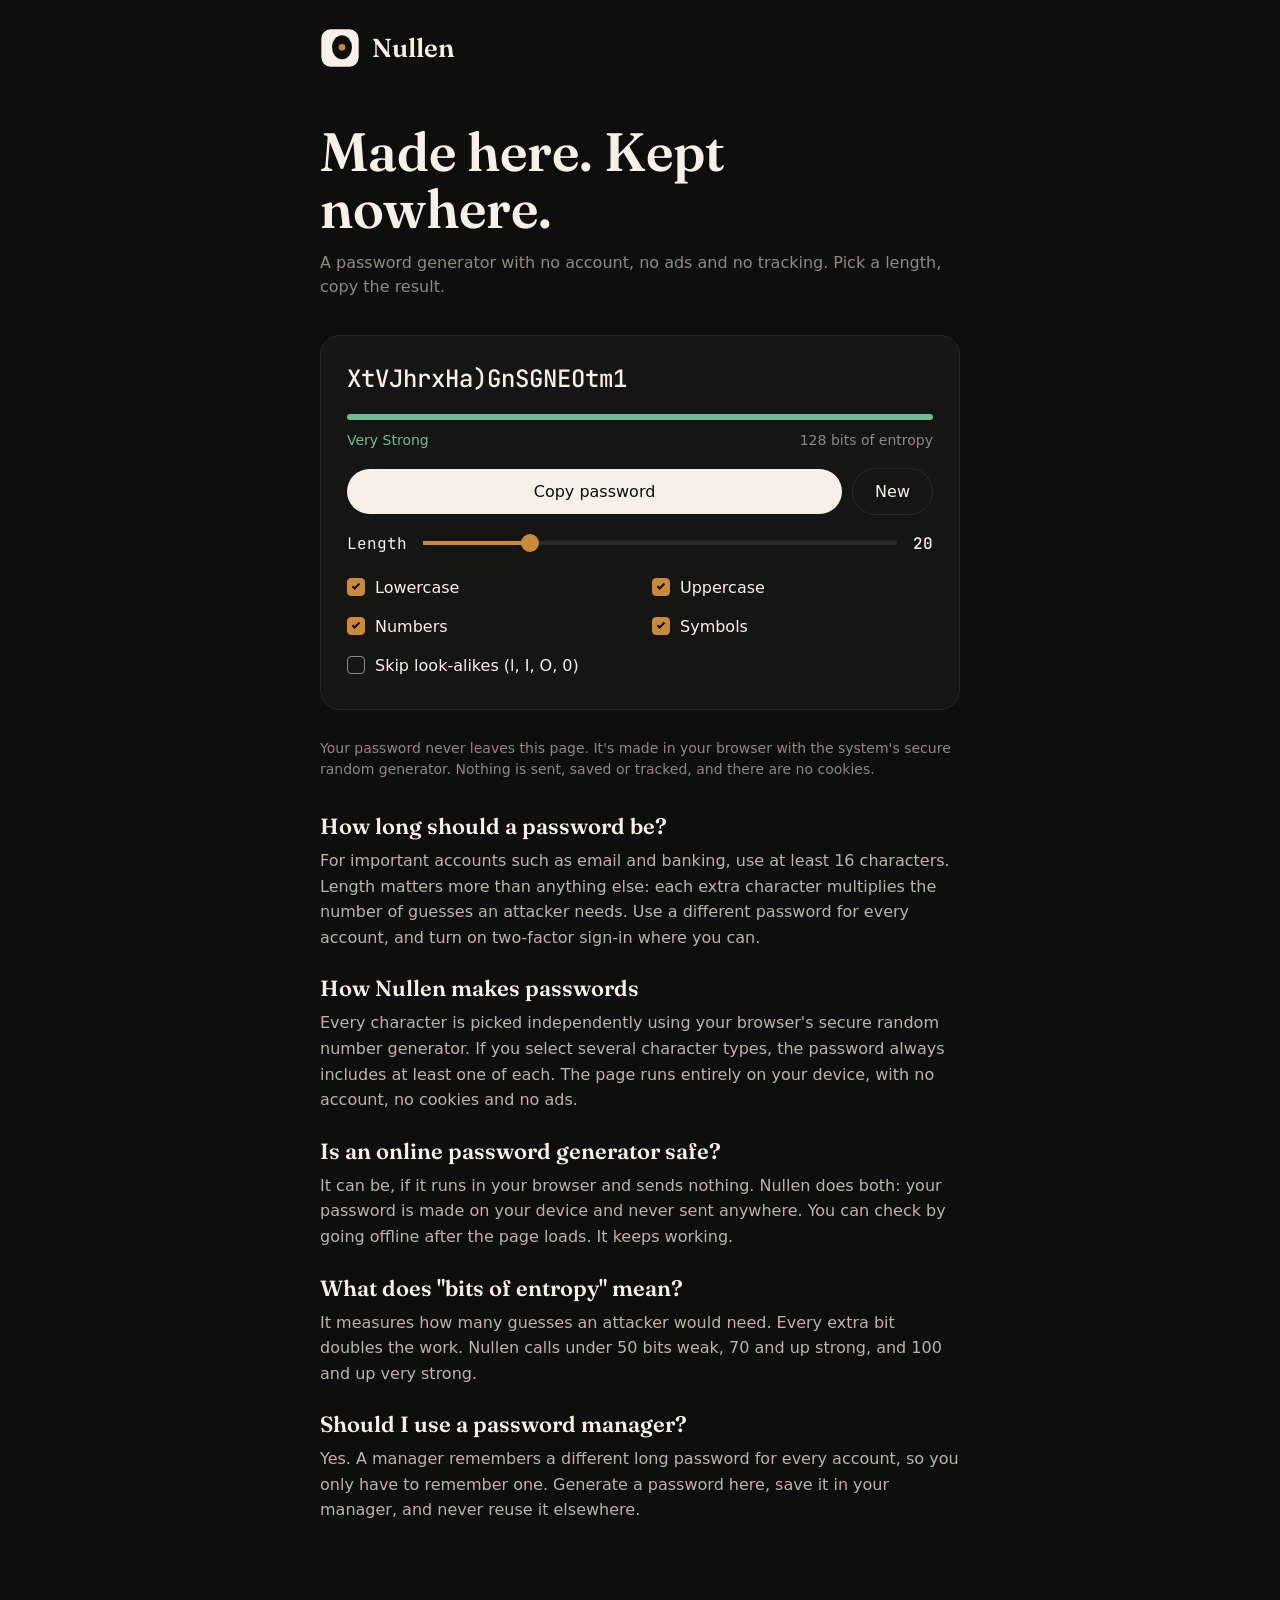
==== index.html @ 51e8d09a "docs(assets): add social media preview image" ====
<!doctype html>
<html lang="en">
  <head>
    <title>Nullen - Free Private Password Generator (No Tracking)</title>

    <meta charset="UTF-8" />
    <meta name="viewport" content="width=device-width, initial-scale=1.0" />
    <meta
      name="description"
      content="Generate strong passwords in your browser. No account, no ads, no tracking. Made here. Kept nowhere."
    />
    <link rel="canonical" href="https://nullen.cc/" />
    <meta
      property="og:title"
      content="Nullen: Free Private Password Generator"
    />
    <meta
      property="og:description"
      content="No account, no ads, no tracking. Passwords are made in your browser and never leave the page."
    />
    <meta
      property="og:image"
      content="https://nullen.cc/assets/media/banner.png"
    />
    <link
      rel="shortcut icon"
      href="/assets/media/logo.svg"
      type="image/x-icon"
    />
    <meta property="og:type" content="website" />
    <meta property="og:url" content="https://nullen.cc/" />
    <meta name="theme-color" content="#0E0E0D" />

    <link rel="stylesheet" href="/assets/css/style.css" />
    <link rel="stylesheet" href="/assets/css/index.css" />
  </head>
  <body>
    <header>
      <img src="/assets/media/logo.svg" alt="Logo" id="logo" />
      <span>Nullen</span>
    </header>
    <main>
      <div id="hero">
        <h1>Made here. Kept nowhere.</h1>
        <p>
          A password generator with no account, no ads and no tracking. Pick a
          length, copy the result.
        </p>
      </div>
      <div id="card">
        <div id="password-row">
          <span id="password-field">k9#Tq2v$Lw8!mP4xR7@c</span>
        </div>
        <div id="strength-row">
          <div id="strength-tracker">
            <span id="strength-bar"></span>
          </div>
        </div>
        <div id="info-row">
          <div id="meta">
            <p id="strength-info">Very strong</p>
            <p id="strength-bits">105 bits of entropy</p>
          </div>
        </div>
        <div id="buttons-row">
          <div id="buttons">
            <button id="button-copy"><span>Copy password</span></button>
            <button id="button-new"><span>New</span></button>
          </div>
        </div>
        <div id="length-row">
          <div id="length-selector">
            <label for="length-chooser">Length</label>
            <input
              type="range"
              min="8"
              max="64"
              step="1"
              value="20"
              id="length-chooser"
            />
            <span id="password-length">20</span>
          </div>
        </div>
        <div id="settings-row">
          <div id="options">
            <div class="options-row">
              <div class="option">
                <input
                  type="checkbox"
                  id="lowercase"
                  class="personlization"
                  checked
                />
                <label for="lowercase">Lowercase</label>
              </div>
              <div class="option">
                <input
                  type="checkbox"
                  id="uppercase"
                  class="personlization"
                  checked
                />
                <label for="uppercase">Uppercase</label>
              </div>
            </div>
            <div class="options-row">
              <div class="option">
                <input
                  type="checkbox"
                  id="numbers"
                  class="personlization"
                  checked
                />
                <label for="numbers">Numbers</label>
              </div>
              <div class="option">
                <input
                  type="checkbox"
                  id="symbols"
                  class="personlization"
                  checked
                />
                <label for="symbols">Symbols</label>
              </div>
            </div>
            <div class="options-row">
              <div class="option">
                <input
                  type="checkbox"
                  id="look-alikes"
                  class="personlization"
                />
                <label for="look-alikes">Skip look-alikes (l, I, O, 0)</label>
              </div>
            </div>
          </div>
        </div>
      </div>
      <div id="privacy">
        <p>
          Your password never leaves this page. It's made in your browser with
          the system's secure random generator. Nothing is sent, saved or
          tracked, and there are no cookies.
        </p>
      </div>
      <div id="about">
        <div class="about-section">
          <h2>How long should a password be?</h2>
          <p>
            For important accounts such as email and banking, use at least 16
            characters. Length matters more than anything else: each extra
            character multiplies the number of guesses an attacker needs. Use a
            different password for every account, and turn on two-factor sign-in
            where you can.
          </p>
        </div>
        <div class="about-section">
          <h2>How Nullen makes passwords</h2>
          <p>
            Every character is picked independently using your browser's secure
            random number generator. If you select several character types, the
            password always includes at least one of each. The page runs
            entirely on your device, with no account, no cookies and no ads.
          </p>
        </div>
        <div class="about-section">
          <h2>Is an online password generator safe?</h2>
          <p>
            It can be, if it runs in your browser and sends nothing. Nullen does
            both: your password is made on your device and never sent anywhere.
            You can check by going offline after the page loads. It keeps
            working.
          </p>
        </div>
        <div class="about-section">
          <h2>What does "bits of entropy" mean?</h2>
          <p>
            It measures how many guesses an attacker would need. Every extra bit
            doubles the work. Nullen calls under 50 bits weak, 70 and up strong,
            and 100 and up very strong.
          </p>
        </div>
        <div class="about-section">
          <h2>Should I use a password manager?</h2>
          <p>
            Yes. A manager remembers a different long password for every
            account, so you only have to remember one. Generate a password here,
            save it in your manager, and never reuse it elsewhere.
          </p>
        </div>
      </div>
    </main>
    <footer>
      <!--<span>Nullen · <a href="">Privacy and contact</a></span>-->
    </footer>

    <script src="/assets/javascript/index.js"></script>
  </body>
</html>
---- assets/css/style.css ----
/* ============================================================
   style.css — Universal theme for all Nullen pages
   Fonts, colors, reset, header/footer, hero, text sections
   ============================================================ */
@font-face {
    font-family: "Fraunces";
    src: url("/assets/fonts/Fraunces-VariableFont_SOFT\,WONK\,opsz\,wght.ttf") format("truetype");
    font-weight: 100 900;
    font-display: swap;
}

@font-face {
    font-family: "JetBrainsMono";
    src: url("/assets/fonts/JetBrainsMono-VariableFont_wght.ttf") format("truetype");
    font-weight: 100 800;
    font-display: swap;
}

*, *::before, *::after {
    box-sizing: border-box;
}

h1, h2, p {
    margin: 0;
}

button {
    font: inherit;
    color: inherit;
    background: none;
    border: 0;
    cursor: pointer;
}

:root {
    --background-color: #0E0E0D;
    --card-background-color: #151513;
    --border-color: #2A2925;
    --main-text: #F5F1E8;
    --secondray-text: #B9B5AA;
    --small-text: #8E8A80;
    --theme-color: #C98A3E;
    --symbols-color: #E3C79A;
    --button-color: #F5F1E8;
    --button-text-color: #0E0E0D;
    --weak-password-bar: #D9604C;
    --fair-password-bar: #C98A3E;
    --strong-password-bar: #A9B865;
    --vstrong-password-bar: #6FBF8E;

    --main-font: "Fraunces", "Iowan Old Style", "Palatino Linotype", Palatino, Georgia, serif;
    --secondray-font: system-ui, -apple-system, "Segoe UI", Roboto, sans-serif;
    --password-font: "JetBrainsMono", ui-monospace, "SF Mono", Menlo, Consolas, monospace;
}

html {
    background: var(--background-color);
    color-scheme: dark;
}

body {
    margin: 0;
    background-color: var(--background-color);
    color: var(--main-text);
    font-family: var(--secondray-font);
}

header, main, footer {
    width: min(100%, 680px);
    margin-inline: auto;
    padding-inline: 20px;
}

header {
    display: flex;
    padding-top: 28px;
    padding-bottom: 56px;
    align-items: center;
    gap: 12px;
    align-self: stretch;
}

#logo {
    width: 40px;
    height: 40px;
}

header span {
    color: var(--button-color);
    font-family: var(--main-font);
    font-size: 26px;
    font-style: normal;
    font-weight: 600;
    line-height: normal;
}

#hero {
    display: flex;
    padding-bottom: 36px;
    flex-direction: column;
    align-items: flex-start;
    gap: 14px;
    align-self: stretch;
}

#hero h1 {
    align-self: stretch;
    color: var(--main-text);
    font-family: var(--main-font);
    font-size: clamp(34px, 7vw, 54px);
    font-style: normal;
    font-weight: 600;
    line-height: 105%;
}

#hero p {
    align-self: stretch;
    color: var(--small-text);
    font-family: var(--secondray-font);
    font-size: 16px;
    font-style: normal;
    font-weight: 400;
    line-height: 150%;
}

#privacy {
    display: flex;
    padding-top: 28px;
    flex-direction: column;
    align-items: flex-start;
    align-self: stretch;
}

#privacy p {
    align-self: stretch;
    color: var(--small-text);
    font-family: var(--secondray-font);
    font-size: 14px;
    font-style: normal;
    font-weight: 400;
    line-height: 150%;
}

#privacy p span {
    color: var(--main-text);
}

#about {
    display: flex;
    padding-top: 32px;
    flex-direction: column;
    align-items: flex-start;
    align-self: stretch;
}

.about-section {
    display: flex;
    padding-bottom: 24px;
    flex-direction: column;
    align-items: flex-start;
    gap: 8px;
    align-self: stretch;
}

.about-section h2 {
    align-self: stretch;
    color: var(--main-text);
    font-family: var(--main-font);
    font-size: 22px;
    font-style: normal;
    font-weight: 600;
    line-height: normal;
}

.about-section p {
    align-self: stretch;
    color: var(--secondray-text);
    font-family: var(--secondray-font);
    font-size: 16px;
    font-style: normal;
    font-weight: 400;
    line-height: 160%;
}

footer {
    display: flex;
    padding-top: 16px;
    padding-bottom: 56px;
    flex-direction: column;
    align-items: flex-start;
    align-self: stretch;
}

footer span {
    align-self: stretch;
    color: var(--small-text);
    font-family: var(--secondray-font);
    font-size: 14px;
    font-style: normal;
    font-weight: 400;
    line-height: normal;
}

footer a {
    color: inherit;
    text-decoration: underline;
    text-underline-offset: 3px;
}

footer a:hover {
    color: var(--secondray-text);
}

footer a:focus-visible {
    outline: 2px solid var(--main-text);
    outline-offset: 3px;
    border-radius: 2px;
}

@media (max-width: 480px) {
    header {
        padding-bottom: 40px;
    }
}
---- assets/css/index.css ----
/* ============================================================
   index.css — Styles for the password generator (index.html)
   Loaded after style.css. Uses theme variables defined there
   ============================================================ */

#card {
    display: flex;
    padding: 26px;
    flex-direction: column;
    align-items: flex-start;
    align-self: stretch;
    border-radius: 20px;
    border: 1px solid var(--border-color);
    background-color: var(--card-background-color);
}

#password-row {
    display: flex;
    flex-direction: column;
    align-items: flex-start;
    align-self: stretch;
}

#password-row span {
    align-self: stretch;
    color: var(--main-text);
    font-family: var(--password-font);
    font-size: clamp(18px, 4.6vw, 24px);
    overflow-wrap: anywhere;
    font-style: normal;
    font-weight: 500;
    line-height: 140%;
    overflow-wrap: break-word;
    word-break: break-all;
}

#strength-row {
    display: flex;
    padding-top: 18px;
    flex-direction: column;
    align-items: flex-start;
    align-self: stretch;
}

#strength-tracker {
    display: flex;
    height: 6px;
    overflow: hidden;
    align-items: center;
    align-self: stretch;
    border-radius: 3px;
    background-color: #2A2925;
}

#strength-bar {
    display: block;
    width: 85%;
    height: 6px;
    background-color: #6FBF8E;
}

#info-row {
    display: flex;
    padding-top: 12px;
    flex-direction: column;
    align-items: flex-start;
    align-self: stretch;
}

#meta {
    display: flex;
    justify-content: space-between;
    align-items: center;
    align-self: stretch;
}

#strength-info {
    color: #6FBF8E;
    font-family: var(--secondray-font);
    font-size: 14px;
    font-style: normal;
    font-weight: 400;
    line-height: normal;
}

#strength-bits {
    color: #8E8A80;
    font-family: var(--secondray-font);
    font-size: 14px;
    font-style: normal;
    font-weight: 400;
    line-height: normal;
}

#buttons-row {
    display: flex;
    padding-top: 20px;
    flex-direction: column;
    align-items: flex-start;
    align-self: stretch;
}

#buttons {
    display: flex;
    align-items: center;
    gap: 10px;
    align-self: stretch;
}

#button-copy {
    display: flex;
    padding: 13px 22px;
    justify-content: center;
    align-items: center;
    flex: 1 0 0;
    border-radius: 999px;
    background-color: var(--button-color);
}

#button-copy span {
    color: var(--button-text-color);
    font-family: var(--secondray-font);
    font-size: 16px;
    font-style: normal;
    font-weight: 500;
    line-height: normal;
}

#button-new {
    display: flex;
    padding: 13px 22px;
    justify-content: center;
    align-items: center;
    border-radius: 999px;
    border: 1px solid var(--border-color);
}

#button-new span {
    color: #F5F1E8;
    font-family: var(--secondray-font);
    font-size: 16px;
    font-style: normal;
    font-weight: 500;
    line-height: normal;
}

#length-row {
    display: flex;
    padding-top: 18px;
    flex-direction: column;
    align-items: flex-start;
    align-self: stretch;
}

#length-selector {
    display: flex;
    align-items: center;
    gap: 16px;
    align-self: stretch;
}

#length-selector label {
    color: var(--main-text);
    font-family: var(--password-font);
    font-size: 16px;
    font-style: normal;
    font-weight: 400;
    line-height: normal;
}

#length-chooser {
    -webkit-appearance: none;
    appearance: none;
    flex: 1;
    min-width: 0;
    height: 18px;
    margin: 0;
    background: transparent;
    cursor: pointer;
}

/* Chrome, Safari, Edge. JS sets --fill (0-100%) */
#length-chooser::-webkit-slider-runnable-track {
    height: 18px;
    border-radius: 2px;
    background: linear-gradient(to right, var(--theme-color) 0 var(--fill, 21%), var(--border-color) var(--fill, 21%) 100%) center / 100% 4px no-repeat;
}

#length-chooser::-webkit-slider-thumb {
    -webkit-appearance: none;
    appearance: none;
    width: 18px;
    height: 18px;
    margin-top: 0;
    border: 0;
    border-radius: 50%;
    background: var(--theme-color);
}

/* Firefox (separate rules) */
#length-chooser::-moz-range-track {
    height: 4px;
    border-radius: 2px;
    background: var(--border-color);
}

#length-chooser::-moz-range-progress {
    height: 4px;
    border-radius: 2px;
    background: var(--theme-color);
}

#length-chooser::-moz-range-thumb {
    width: 18px;
    height: 18px;
    border: 0;
    border-radius: 50%;
    background: var(--theme-color);
}

#length-chooser:focus-visible {
    outline: 2px solid var(--main-text);
    outline-offset: 4px;
}

#password-length {
    color: #F5F1E8;
    font-family: var(--password-font);
    font-size: 16px;
    font-style: normal;
    font-weight: 500;
    line-height: normal;
}

#settings-row {
    display: flex;
    padding-top: 16px;
    flex-direction: column;
    align-items: flex-start;
    align-self: stretch;
}

#options {
    display: flex;
    flex-direction: column;
    align-items: flex-start;
    gap: 4px;
    align-self: stretch;
}

.options-row {
    display: flex;
    align-items: center;
    gap: 24px;
    align-self: stretch;
}

.option {
    display: flex;
    padding: 8px 0;
    align-items: center;
    gap: 10px;
    flex: 1 0 0;
}

.personlization {
    -webkit-appearance: none;
    appearance: none;
    flex: none;
    display: grid;
    place-items: center;
    width: 18px;
    height: 18px;
    margin: 0;
    border: 1.5px solid var(--small-text);
    border-radius: 4px;
    background: transparent;
    cursor: pointer;
}

.personlization:checked {
    background: var(--theme-color);
    border-color: var(--theme-color);
}

.personlization::after {
    content: "";
    width: 4px;
    height: 8px;
    border: solid var(--button-text-color);
    border-width: 0 2px 2px 0;
    transform: rotate(45deg) translate(-1px, -1px);
    opacity: 0;
}

.personlization:checked::after {
    opacity: 1;
}

.personlization:focus-visible {
    outline: 2px solid var(--main-text);
    outline-offset: 3px;
}

.option label {
    cursor: pointer;
    color: var(--main-text);
    font-family: var(--secondray-font);
    font-size: 16px;
    font-style: normal;
    font-weight: 400;
    line-height: normal;
}

button:hover {
    opacity: 0.9;
}

#button-new:hover {
    border-color: var(--small-text);
    opacity: 1;
}

button:focus-visible {
    outline: 2px solid var(--main-text);
    outline-offset: 3px;
}

@media (max-width: 480px) {
    #card {
        padding: 20px;
    }

    .options-row {
        flex-direction: column;
        align-items: stretch;
        gap: 0;
    }
}
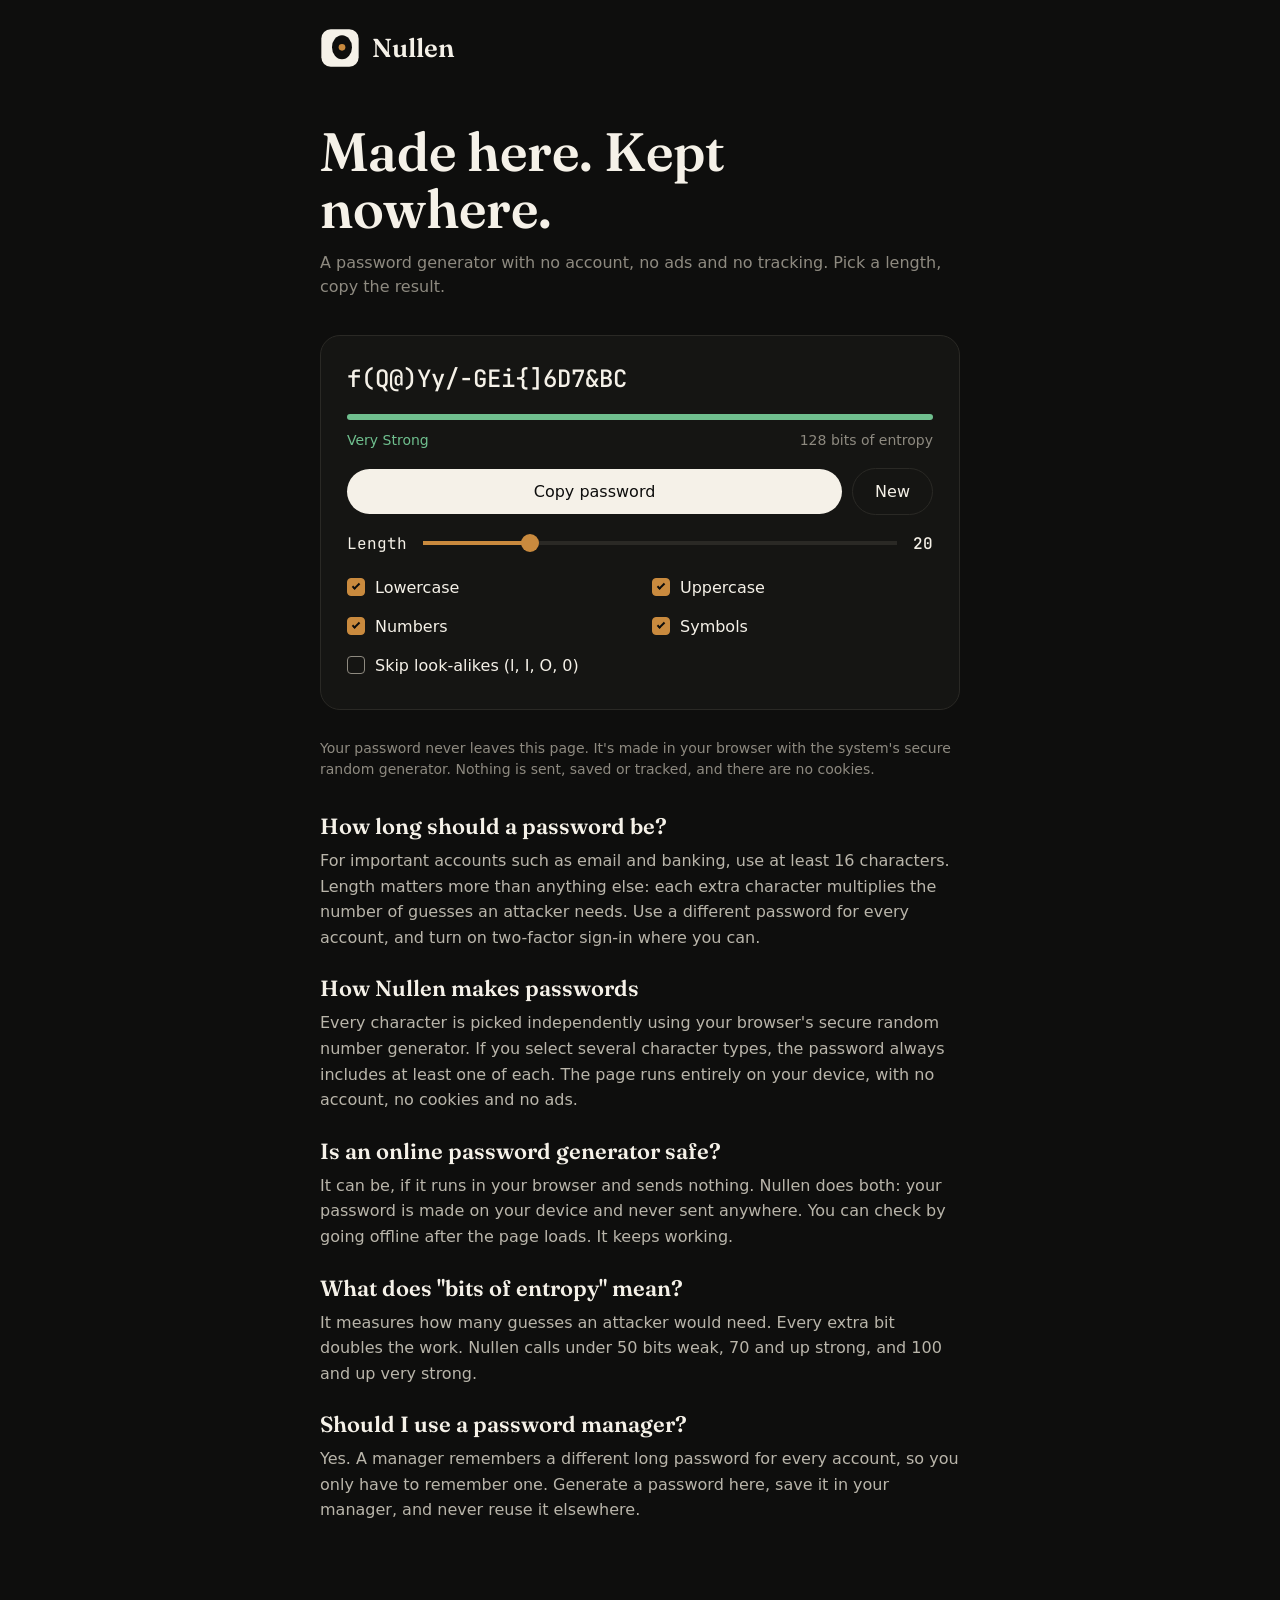
==== commit 23ae0413: "feat: add open graph meta tags for social media previews" ====
--- a/index.html
+++ b/index.html
@@ -10,6 +10,7 @@
       content="Generate strong passwords in your browser. No account, no ads, no tracking. Made here. Kept nowhere."
     />
     <link rel="canonical" href="https://nullen.cc/" />
+    <meta property="og:url" content="https://nullen.cc/" />
     <meta
       property="og:title"
       content="Nullen: Free Private Password Generator"
@@ -18,6 +19,7 @@
       property="og:description"
       content="No account, no ads, no tracking. Passwords are made in your browser and never leave the page."
     />
+    <meta property="og:type" content="website" />
     <meta
       property="og:image"
       content="https://nullen.cc/assets/media/banner.png"
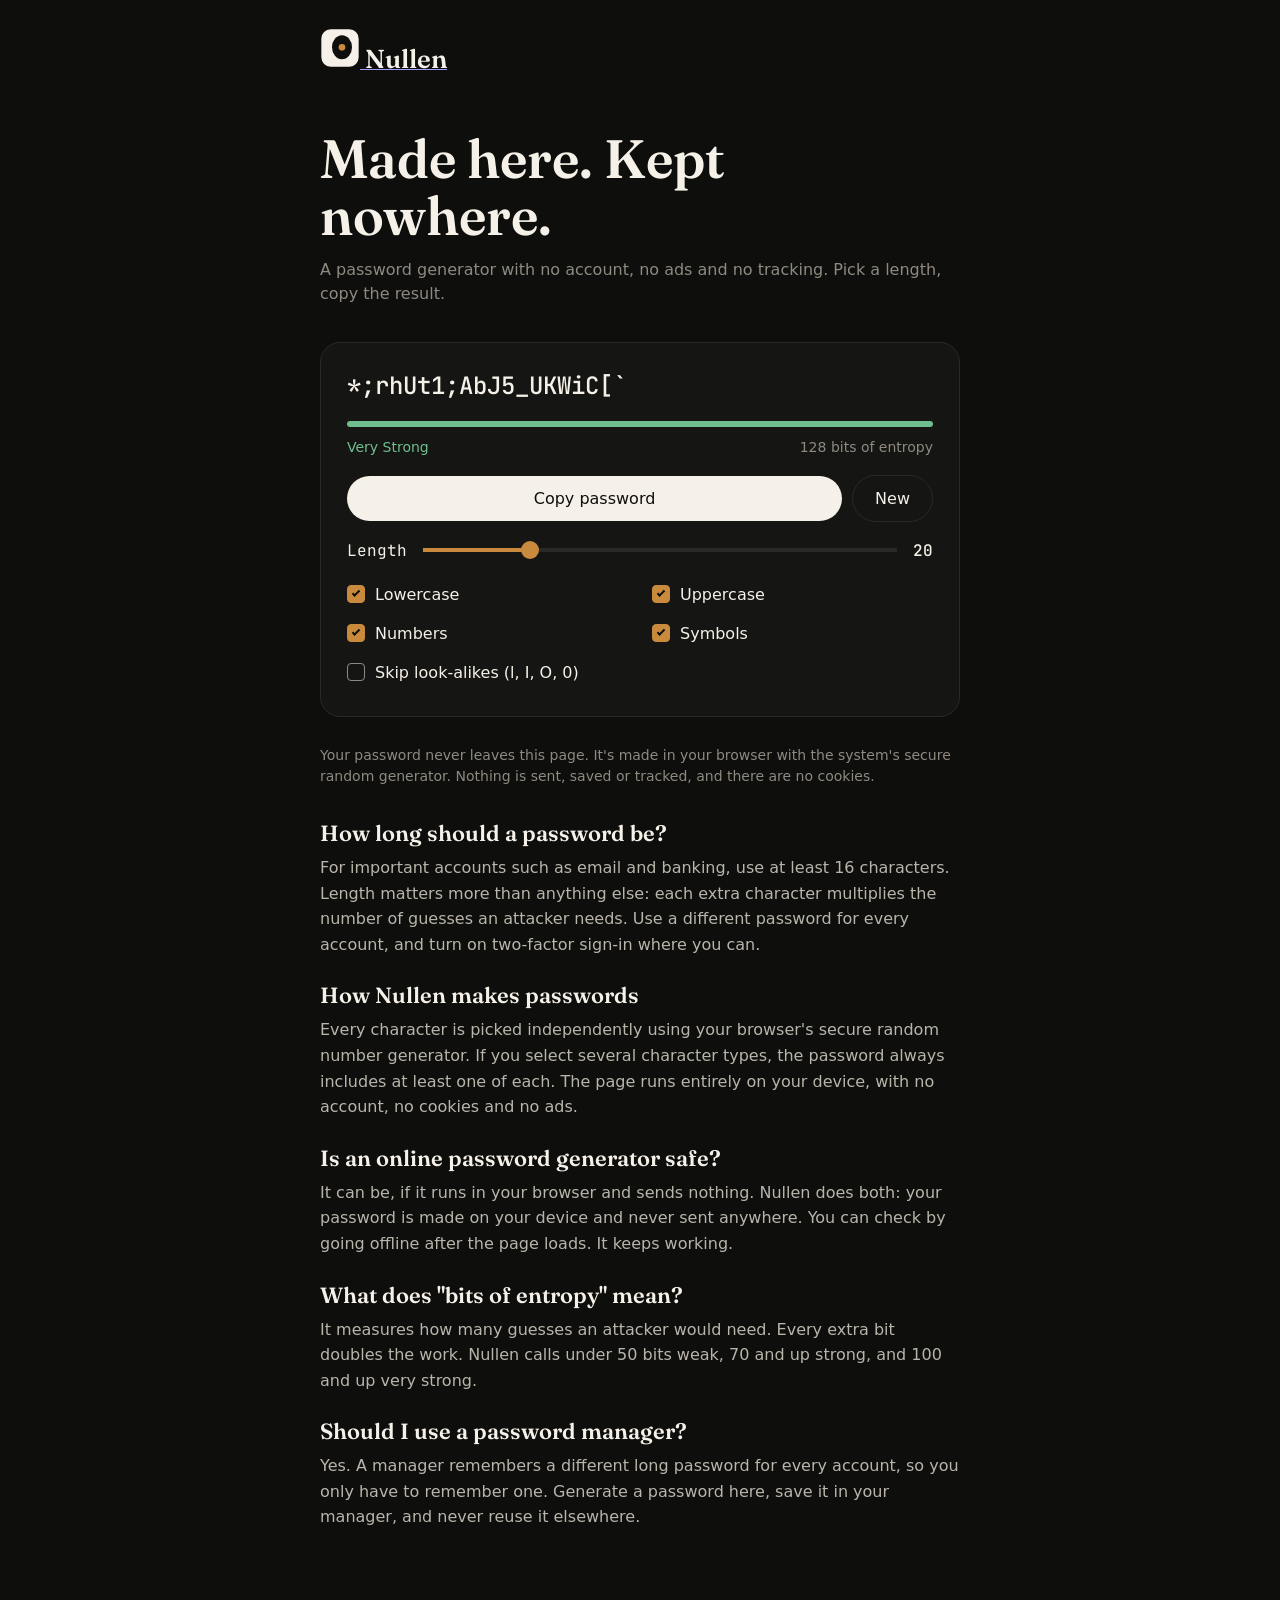
==== commit a4d79b8d: "feat: turn static logo into homepage button" ====
--- a/index.html
+++ b/index.html
@@ -38,8 +38,10 @@
   </head>
   <body>
     <header>
-      <img src="/assets/media/logo.svg" alt="Logo" id="logo" />
-      <span>Nullen</span>
+      <a href="https://nullen.cc">
+        <img src="/assets/media/logo.svg" alt="Logo" id="logo" />
+        <span>Nullen</span>
+      </a>
     </header>
     <main>
       <div id="hero">
@@ -198,5 +200,21 @@
     </footer>
 
     <script src="/assets/javascript/index.js"></script>
+    <script type="application/ld+json">
+      {
+        "@context": "https://schema.org",
+        "@type": "Organization",
+        "name": "Nullen",
+        "url": "https://nullen.cc",
+        "logo": "https://nullen.cc/assets/media/logo,
+        "sameAs": [
+          "https://wikipedia.org",
+          "https://linkedin.com",
+          "https://facebook.com",
+          "https://x.com",
+          "https://instagram.com"
+        ]
+      }
+    </script>
   </body>
 </html>
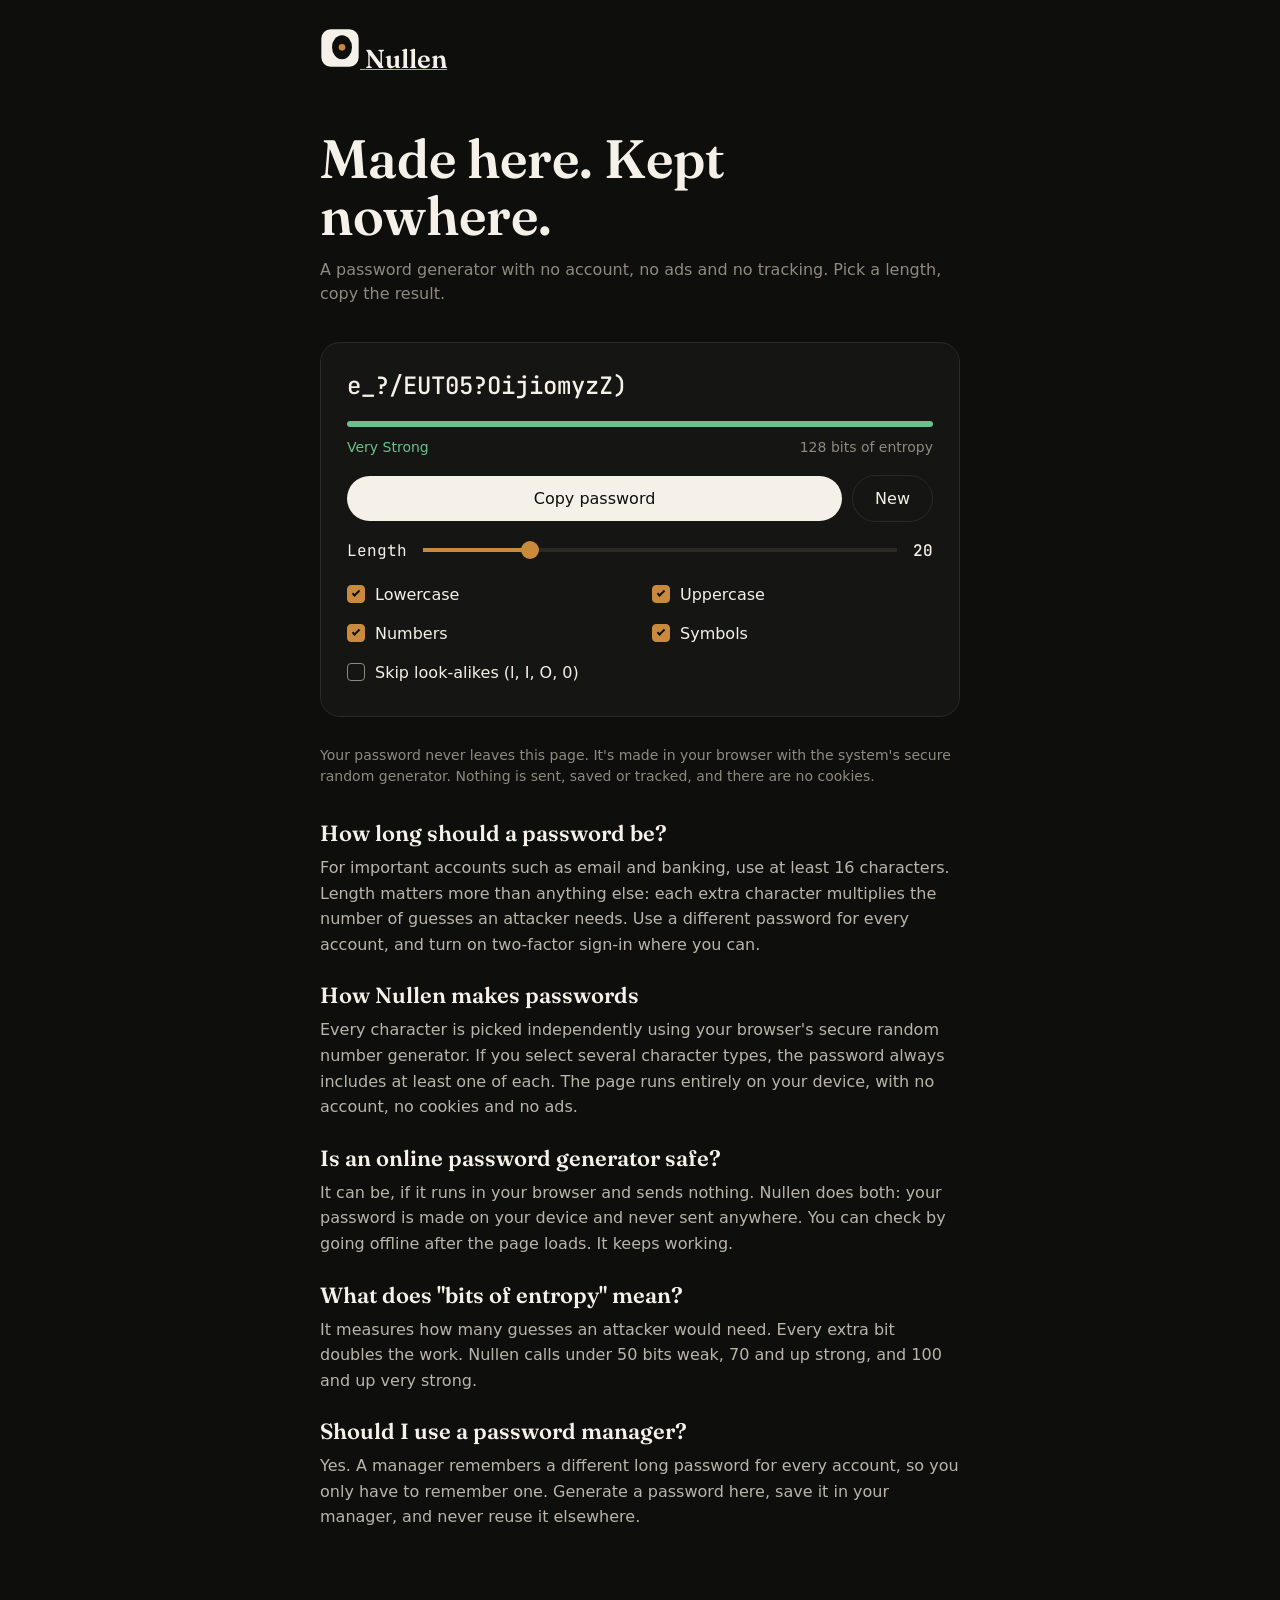
==== commit ace13ae7: "fix(schema): remove invalid sameAs section" ====
--- a/index.html
+++ b/index.html
@@ -206,14 +206,7 @@
         "@type": "Organization",
         "name": "Nullen",
         "url": "https://nullen.cc",
-        "logo": "https://nullen.cc/assets/media/logo,
-        "sameAs": [
-          "https://wikipedia.org",
-          "https://linkedin.com",
-          "https://facebook.com",
-          "https://x.com",
-          "https://instagram.com"
-        ]
+        "logo": "https://nullen.cc/assets/media/logo
       }
     </script>
   </body>
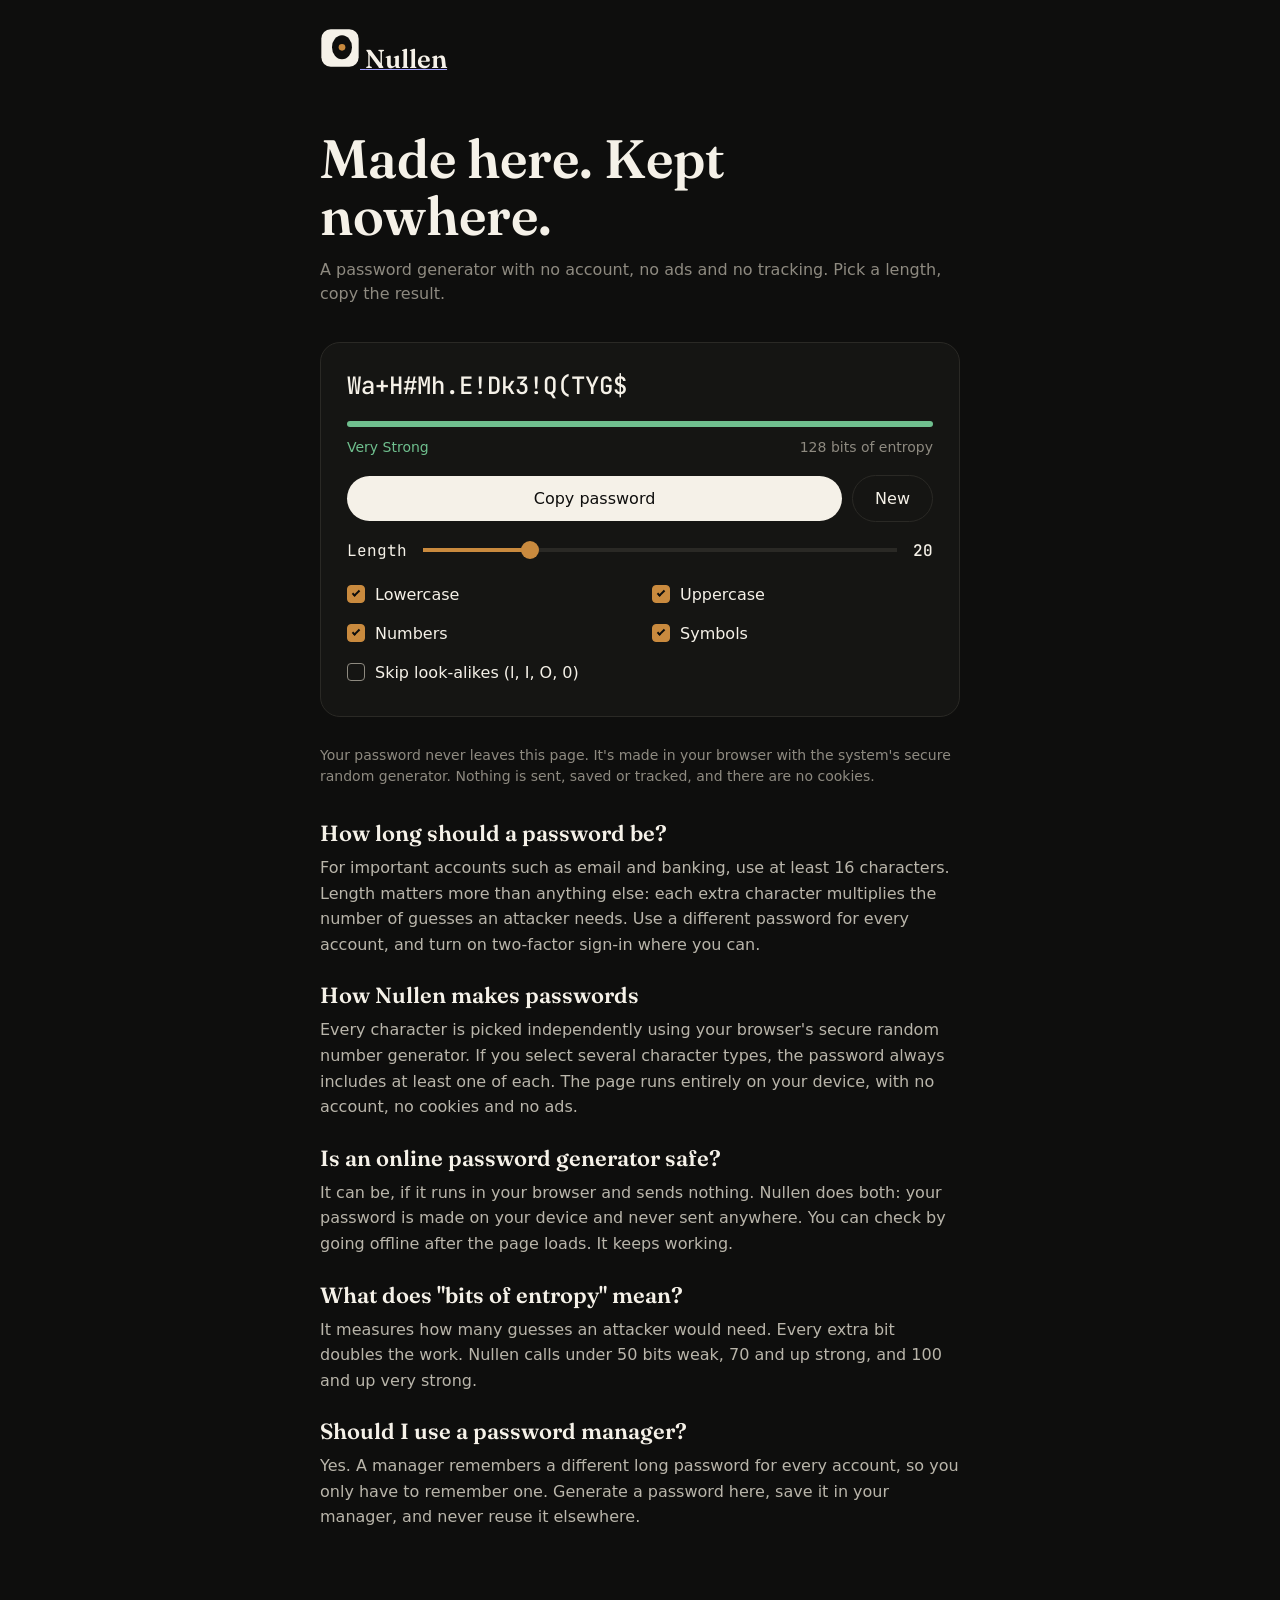
==== commit c2c82317: "fix: restore missing quotation mark" ====
--- a/index.html
+++ b/index.html
@@ -206,7 +206,7 @@
         "@type": "Organization",
         "name": "Nullen",
         "url": "https://nullen.cc",
-        "logo": "https://nullen.cc/assets/media/logo
+        "logo": "https://nullen.cc/assets/media/logo"
       }
     </script>
   </body>
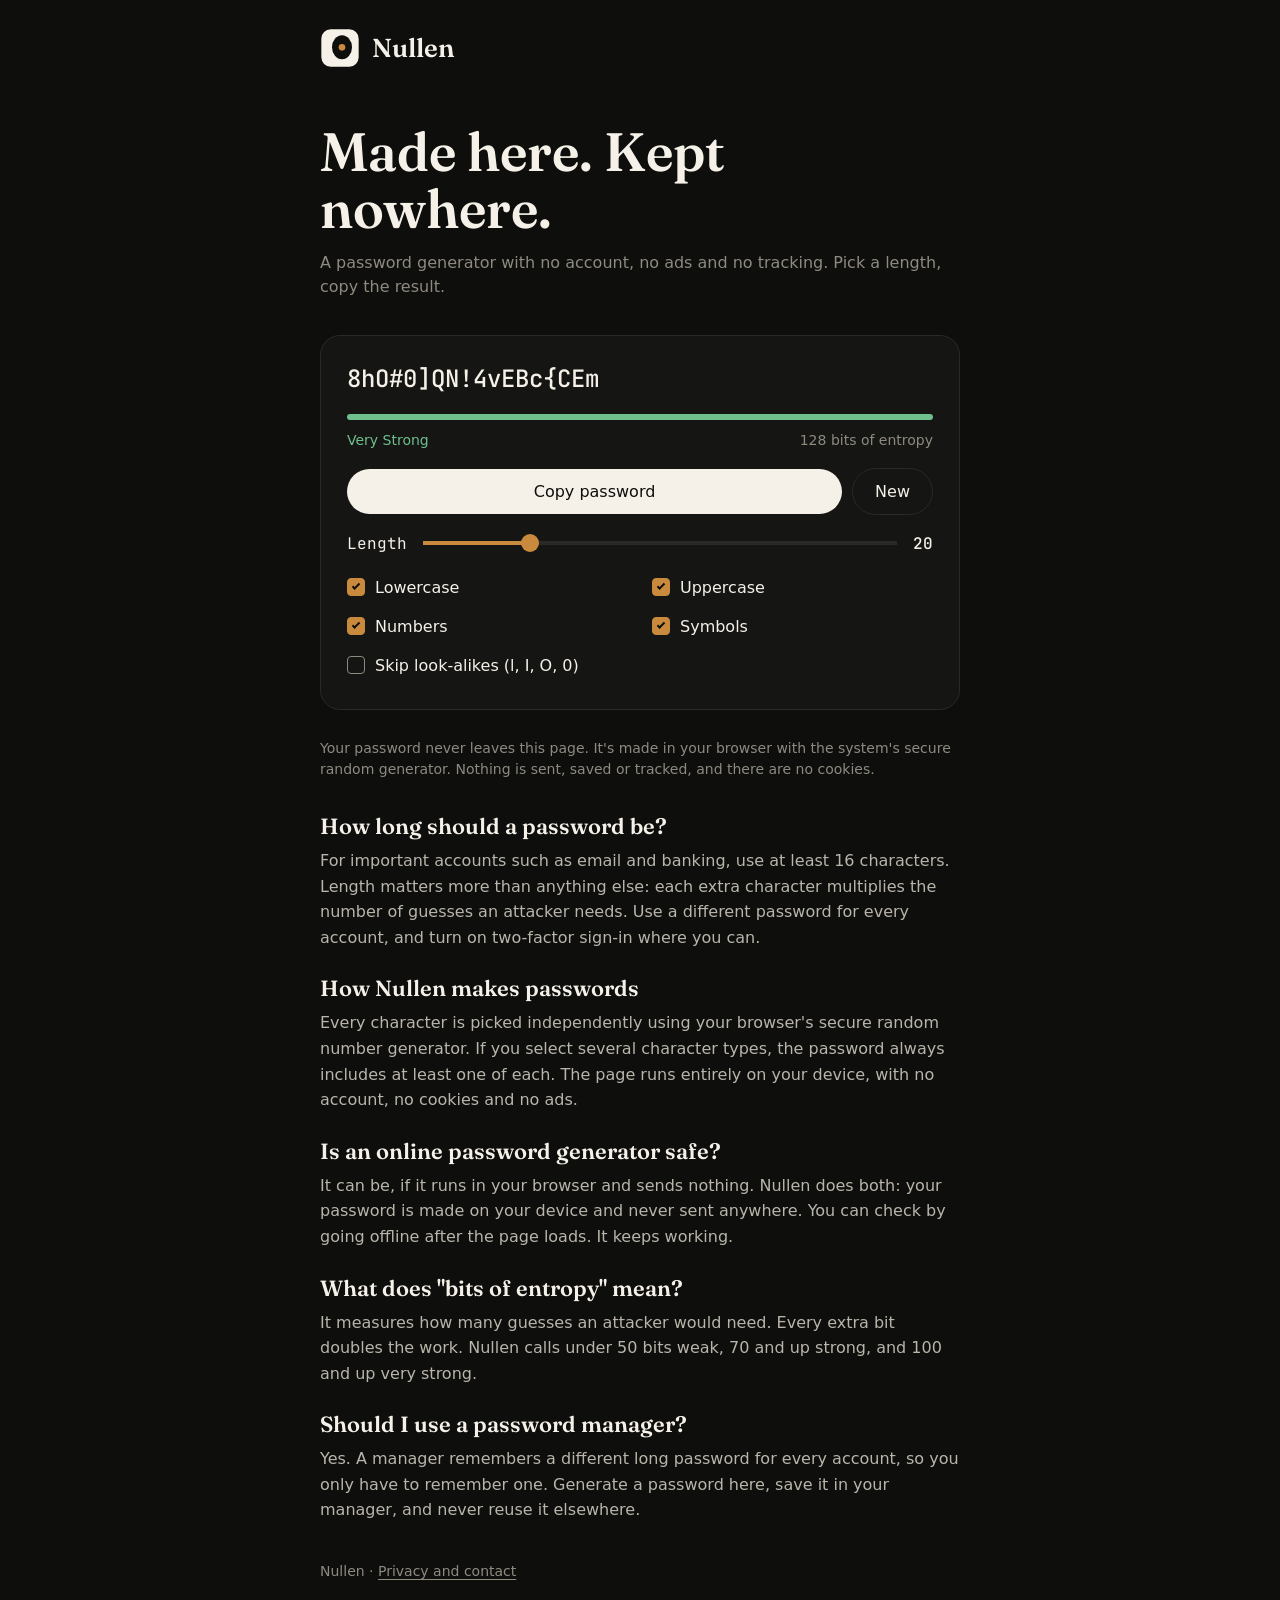
==== commit 091c8c31: "build: Add privacy page and fixed some bugs" ====
--- a/index.html
+++ b/index.html
@@ -196,7 +196,7 @@
       </div>
     </main>
     <footer>
-      <!--<span>Nullen · <a href="">Privacy and contact</a></span>-->
+      <span>Nullen · <a href="/pages/privacy.html">Privacy and contact</a></span>
     </footer>
 
     <script src="/assets/javascript/index.js"></script>
--- a/assets/css/style.css
+++ b/assets/css/style.css
@@ -80,6 +80,13 @@
     align-self: stretch;
 }
 
+header a {
+    display: flex;
+    align-items: center;
+    gap: 12px;
+    text-decoration: none;
+}
+
 #logo {
     width: 40px;
     height: 40px;
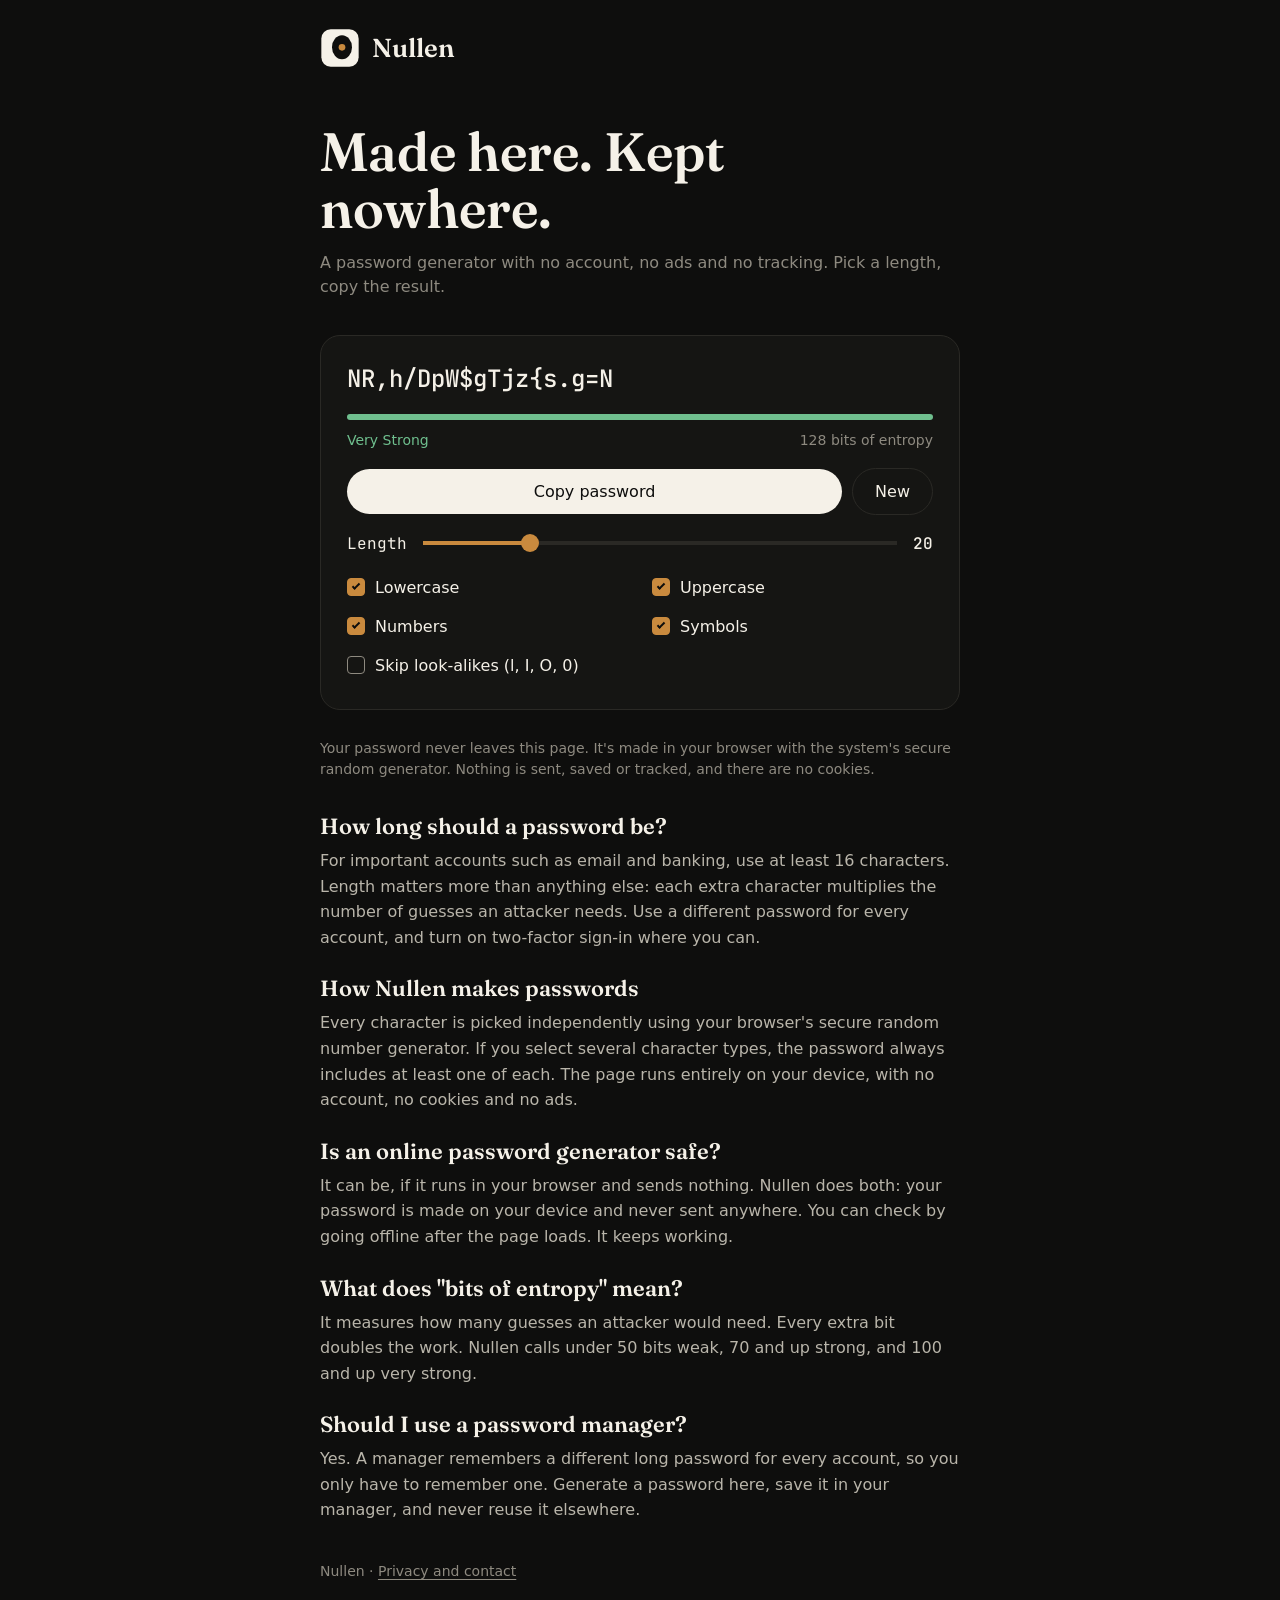
==== commit e2689890: "fix(seo): correct privacy page metadata and reformat HTML" ====
--- a/index.html
+++ b/index.html
@@ -1,213 +1,213 @@
 <!doctype html>
 <html lang="en">
-  <head>
+<head>
     <title>Nullen - Free Private Password Generator (No Tracking)</title>
 
-    <meta charset="UTF-8" />
-    <meta name="viewport" content="width=device-width, initial-scale=1.0" />
-    <meta
-      name="description"
-      content="Generate strong passwords in your browser. No account, no ads, no tracking. Made here. Kept nowhere."
-    />
-    <link rel="canonical" href="https://nullen.cc/" />
-    <meta property="og:url" content="https://nullen.cc/" />
-    <meta
-      property="og:title"
-      content="Nullen: Free Private Password Generator"
-    />
-    <meta
-      property="og:description"
-      content="No account, no ads, no tracking. Passwords are made in your browser and never leave the page."
-    />
-    <meta property="og:type" content="website" />
-    <meta
-      property="og:image"
-      content="https://nullen.cc/assets/media/banner.png"
+    <meta charset="UTF-8"/>
+    <meta name="viewport" content="width=device-width, initial-scale=1.0"/>
+    <meta
+            name="description"
+            content="Generate strong passwords in your browser. No account, no ads, no tracking. Made here. Kept nowhere."
+    />
+    <link rel="canonical" href="https://nullen.cc/"/>
+    <meta property="og:url" content="https://nullen.cc/"/>
+    <meta
+            property="og:title"
+            content="Nullen: Free Private Password Generator"
+    />
+    <meta
+            property="og:description"
+            content="No account, no ads, no tracking. Passwords are made in your browser and never leave the page."
+    />
+    <meta property="og:type" content="website"/>
+    <meta
+            property="og:image"
+            content="https://nullen.cc/assets/media/banner.png"
     />
     <link
-      rel="shortcut icon"
-      href="/assets/media/logo.svg"
-      type="image/x-icon"
-    />
-    <meta property="og:type" content="website" />
-    <meta property="og:url" content="https://nullen.cc/" />
-    <meta name="theme-color" content="#0E0E0D" />
+            rel="shortcut icon"
+            href="/assets/media/logo.svg"
+            type="image/x-icon"
+    />
+    <meta property="og:type" content="website"/>
+    <meta property="og:url" content="https://nullen.cc/"/>
+    <meta name="theme-color" content="#0E0E0D"/>
 
-    <link rel="stylesheet" href="/assets/css/style.css" />
-    <link rel="stylesheet" href="/assets/css/index.css" />
-  </head>
-  <body>
-    <header>
-      <a href="https://nullen.cc">
-        <img src="/assets/media/logo.svg" alt="Logo" id="logo" />
+    <link rel="stylesheet" href="/assets/css/style.css"/>
+    <link rel="stylesheet" href="/assets/css/index.css"/>
+</head>
+<body>
+<header>
+    <a href="https://nullen.cc">
+        <img src="/assets/media/logo.svg" alt="Logo" id="logo"/>
         <span>Nullen</span>
-      </a>
-    </header>
-    <main>
-      <div id="hero">
+    </a>
+</header>
+<main>
+    <div id="hero">
         <h1>Made here. Kept nowhere.</h1>
         <p>
-          A password generator with no account, no ads and no tracking. Pick a
-          length, copy the result.
+            A password generator with no account, no ads and no tracking. Pick a
+            length, copy the result.
         </p>
-      </div>
-      <div id="card">
+    </div>
+    <div id="card">
         <div id="password-row">
-          <span id="password-field">k9#Tq2v$Lw8!mP4xR7@c</span>
+            <span id="password-field">k9#Tq2v$Lw8!mP4xR7@c</span>
         </div>
         <div id="strength-row">
-          <div id="strength-tracker">
-            <span id="strength-bar"></span>
-          </div>
+            <div id="strength-tracker">
+                <span id="strength-bar"></span>
+            </div>
         </div>
         <div id="info-row">
-          <div id="meta">
-            <p id="strength-info">Very strong</p>
-            <p id="strength-bits">105 bits of entropy</p>
-          </div>
+            <div id="meta">
+                <p id="strength-info">Very strong</p>
+                <p id="strength-bits">105 bits of entropy</p>
+            </div>
         </div>
         <div id="buttons-row">
-          <div id="buttons">
-            <button id="button-copy"><span>Copy password</span></button>
-            <button id="button-new"><span>New</span></button>
-          </div>
+            <div id="buttons">
+                <button id="button-copy"><span>Copy password</span></button>
+                <button id="button-new"><span>New</span></button>
+            </div>
         </div>
         <div id="length-row">
-          <div id="length-selector">
-            <label for="length-chooser">Length</label>
-            <input
-              type="range"
-              min="8"
-              max="64"
-              step="1"
-              value="20"
-              id="length-chooser"
-            />
-            <span id="password-length">20</span>
-          </div>
+            <div id="length-selector">
+                <label for="length-chooser">Length</label>
+                <input
+                        type="range"
+                        min="8"
+                        max="64"
+                        step="1"
+                        value="20"
+                        id="length-chooser"
+                />
+                <span id="password-length">20</span>
+            </div>
         </div>
         <div id="settings-row">
-          <div id="options">
-            <div class="options-row">
-              <div class="option">
-                <input
-                  type="checkbox"
-                  id="lowercase"
-                  class="personlization"
-                  checked
-                />
-                <label for="lowercase">Lowercase</label>
-              </div>
-              <div class="option">
-                <input
-                  type="checkbox"
-                  id="uppercase"
-                  class="personlization"
-                  checked
-                />
-                <label for="uppercase">Uppercase</label>
-              </div>
-            </div>
-            <div class="options-row">
-              <div class="option">
-                <input
-                  type="checkbox"
-                  id="numbers"
-                  class="personlization"
-                  checked
-                />
-                <label for="numbers">Numbers</label>
-              </div>
-              <div class="option">
-                <input
-                  type="checkbox"
-                  id="symbols"
-                  class="personlization"
-                  checked
-                />
-                <label for="symbols">Symbols</label>
-              </div>
-            </div>
-            <div class="options-row">
-              <div class="option">
-                <input
-                  type="checkbox"
-                  id="look-alikes"
-                  class="personlization"
-                />
-                <label for="look-alikes">Skip look-alikes (l, I, O, 0)</label>
-              </div>
-            </div>
-          </div>
-        </div>
-      </div>
-      <div id="privacy">
+            <div id="options">
+                <div class="options-row">
+                    <div class="option">
+                        <input
+                                type="checkbox"
+                                id="lowercase"
+                                class="personlization"
+                                checked
+                        />
+                        <label for="lowercase">Lowercase</label>
+                    </div>
+                    <div class="option">
+                        <input
+                                type="checkbox"
+                                id="uppercase"
+                                class="personlization"
+                                checked
+                        />
+                        <label for="uppercase">Uppercase</label>
+                    </div>
+                </div>
+                <div class="options-row">
+                    <div class="option">
+                        <input
+                                type="checkbox"
+                                id="numbers"
+                                class="personlization"
+                                checked
+                        />
+                        <label for="numbers">Numbers</label>
+                    </div>
+                    <div class="option">
+                        <input
+                                type="checkbox"
+                                id="symbols"
+                                class="personlization"
+                                checked
+                        />
+                        <label for="symbols">Symbols</label>
+                    </div>
+                </div>
+                <div class="options-row">
+                    <div class="option">
+                        <input
+                                type="checkbox"
+                                id="look-alikes"
+                                class="personlization"
+                        />
+                        <label for="look-alikes">Skip look-alikes (l, I, O, 0)</label>
+                    </div>
+                </div>
+            </div>
+        </div>
+    </div>
+    <div id="privacy">
         <p>
-          Your password never leaves this page. It's made in your browser with
-          the system's secure random generator. Nothing is sent, saved or
-          tracked, and there are no cookies.
+            Your password never leaves this page. It's made in your browser with
+            the system's secure random generator. Nothing is sent, saved or
+            tracked, and there are no cookies.
         </p>
-      </div>
-      <div id="about">
-        <div class="about-section">
-          <h2>How long should a password be?</h2>
-          <p>
-            For important accounts such as email and banking, use at least 16
-            characters. Length matters more than anything else: each extra
-            character multiplies the number of guesses an attacker needs. Use a
-            different password for every account, and turn on two-factor sign-in
-            where you can.
-          </p>
-        </div>
-        <div class="about-section">
-          <h2>How Nullen makes passwords</h2>
-          <p>
-            Every character is picked independently using your browser's secure
-            random number generator. If you select several character types, the
-            password always includes at least one of each. The page runs
-            entirely on your device, with no account, no cookies and no ads.
-          </p>
-        </div>
-        <div class="about-section">
-          <h2>Is an online password generator safe?</h2>
-          <p>
-            It can be, if it runs in your browser and sends nothing. Nullen does
-            both: your password is made on your device and never sent anywhere.
-            You can check by going offline after the page loads. It keeps
-            working.
-          </p>
-        </div>
-        <div class="about-section">
-          <h2>What does "bits of entropy" mean?</h2>
-          <p>
-            It measures how many guesses an attacker would need. Every extra bit
-            doubles the work. Nullen calls under 50 bits weak, 70 and up strong,
-            and 100 and up very strong.
-          </p>
-        </div>
-        <div class="about-section">
-          <h2>Should I use a password manager?</h2>
-          <p>
-            Yes. A manager remembers a different long password for every
-            account, so you only have to remember one. Generate a password here,
-            save it in your manager, and never reuse it elsewhere.
-          </p>
-        </div>
-      </div>
-    </main>
-    <footer>
-      <span>Nullen · <a href="/pages/privacy.html">Privacy and contact</a></span>
-    </footer>
+    </div>
+    <div id="about">
+        <div class="about-section">
+            <h2>How long should a password be?</h2>
+            <p>
+                For important accounts such as email and banking, use at least 16
+                characters. Length matters more than anything else: each extra
+                character multiplies the number of guesses an attacker needs. Use a
+                different password for every account, and turn on two-factor sign-in
+                where you can.
+            </p>
+        </div>
+        <div class="about-section">
+            <h2>How Nullen makes passwords</h2>
+            <p>
+                Every character is picked independently using your browser's secure
+                random number generator. If you select several character types, the
+                password always includes at least one of each. The page runs
+                entirely on your device, with no account, no cookies and no ads.
+            </p>
+        </div>
+        <div class="about-section">
+            <h2>Is an online password generator safe?</h2>
+            <p>
+                It can be, if it runs in your browser and sends nothing. Nullen does
+                both: your password is made on your device and never sent anywhere.
+                You can check by going offline after the page loads. It keeps
+                working.
+            </p>
+        </div>
+        <div class="about-section">
+            <h2>What does "bits of entropy" mean?</h2>
+            <p>
+                It measures how many guesses an attacker would need. Every extra bit
+                doubles the work. Nullen calls under 50 bits weak, 70 and up strong,
+                and 100 and up very strong.
+            </p>
+        </div>
+        <div class="about-section">
+            <h2>Should I use a password manager?</h2>
+            <p>
+                Yes. A manager remembers a different long password for every
+                account, so you only have to remember one. Generate a password here,
+                save it in your manager, and never reuse it elsewhere.
+            </p>
+        </div>
+    </div>
+</main>
+<footer>
+    <span>Nullen · <a href="/pages/privacy.html">Privacy and contact</a></span>
+</footer>
 
-    <script src="/assets/javascript/index.js"></script>
-    <script type="application/ld+json">
-      {
+<script src="/assets/javascript/index.js"></script>
+<script type="application/ld+json">
+    {
         "@context": "https://schema.org",
         "@type": "Organization",
         "name": "Nullen",
         "url": "https://nullen.cc",
         "logo": "https://nullen.cc/assets/media/logo"
-      }
-    </script>
-  </body>
+    }
+</script>
+</body>
 </html>
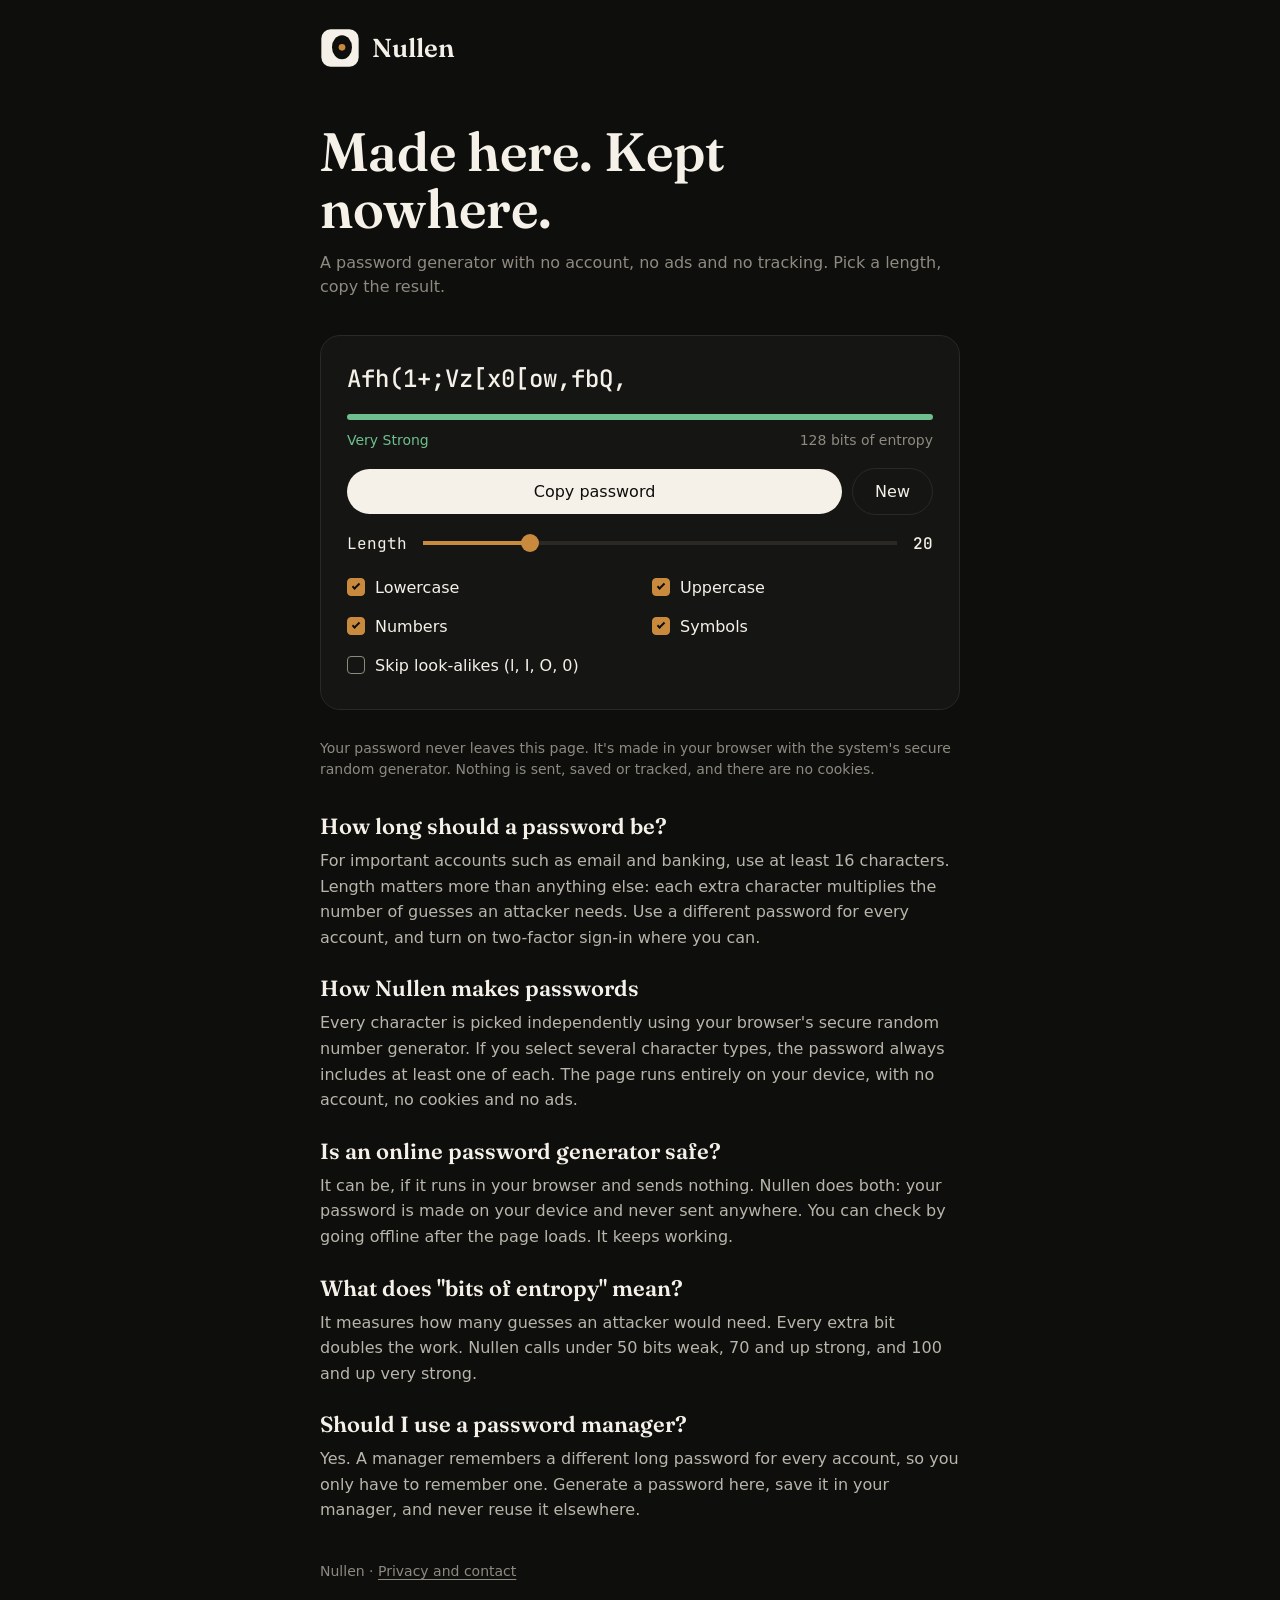
==== commit bfa417ed: "Rel 2.1.9" ====
--- a/index.html
+++ b/index.html
@@ -196,7 +196,7 @@
     </div>
 </main>
 <footer>
-    <span>Nullen · <a href="/pages/privacy.html">Privacy and contact</a></span>
+    <span>Nullen · <a href="https://nullen.cc/pages/privacy">Privacy and contact</a></span>
 </footer>
 
 <script src="/assets/javascript/index.js"></script>
